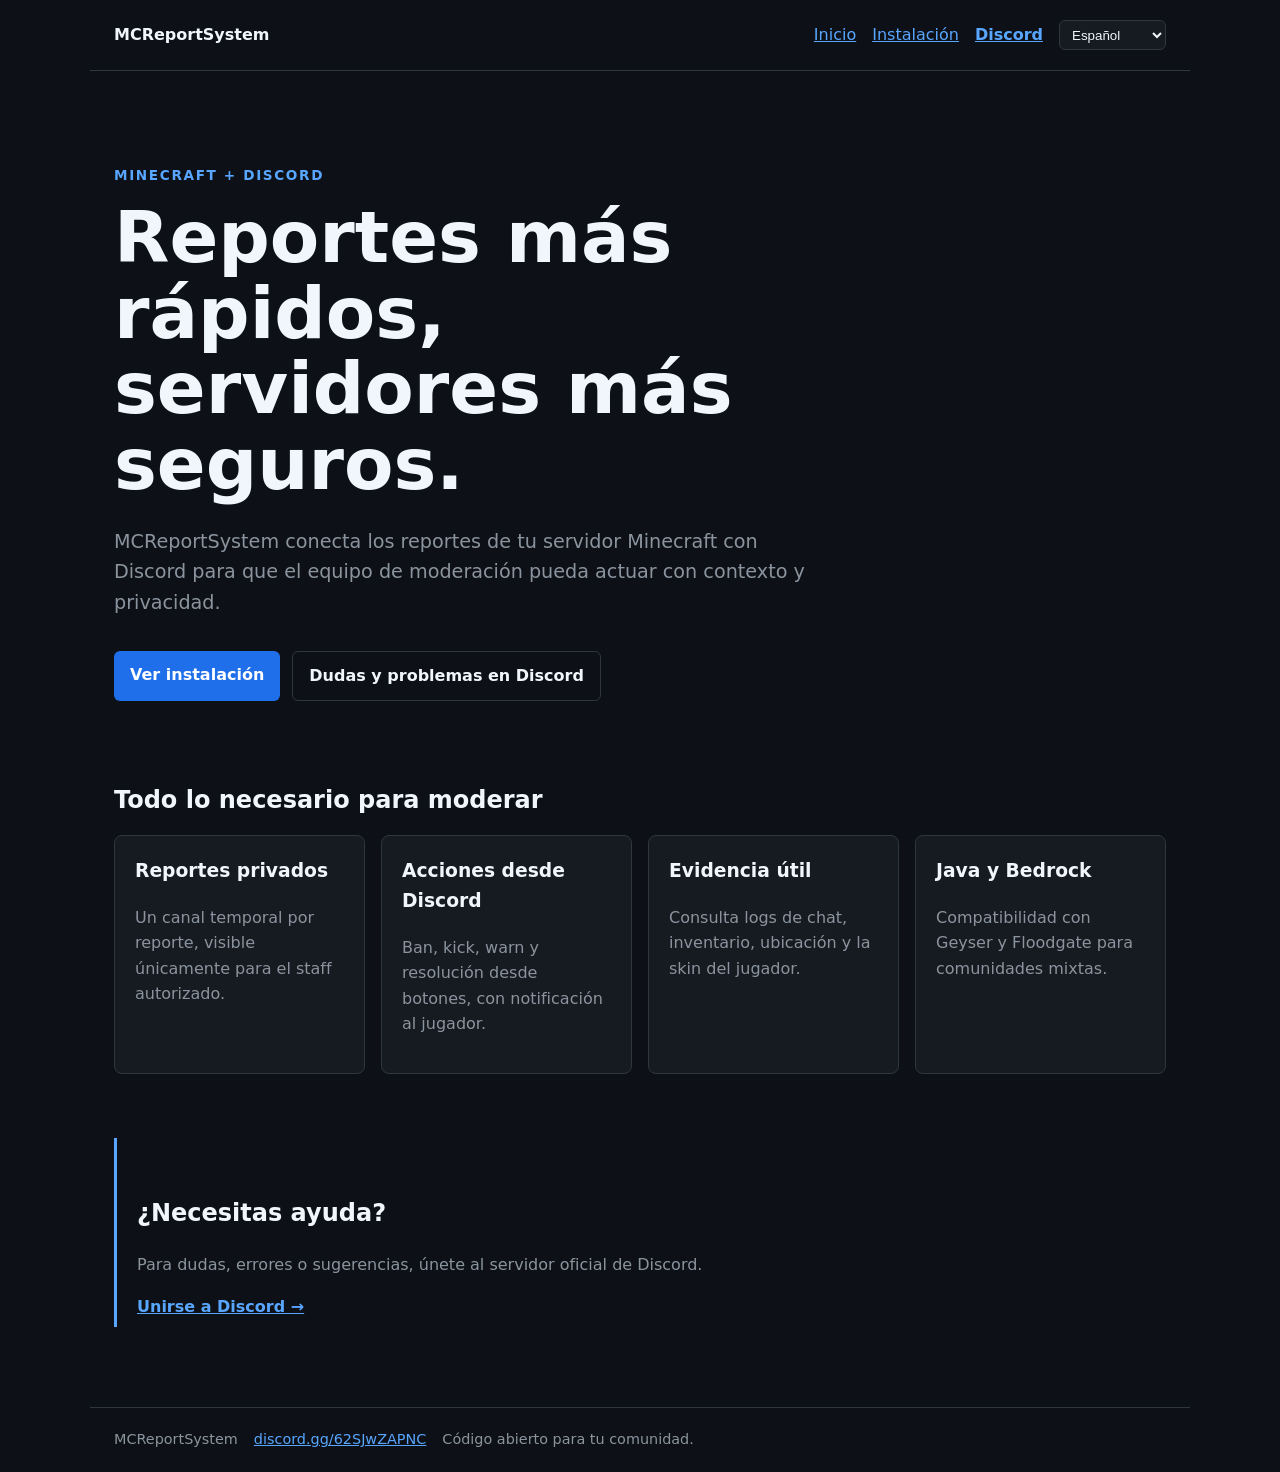
==== index.html @ f1d5918b "Add multilingual public documentation Co-authored-by: Copilot App <223556219+Copilot@users.noreply.g" ====
<!doctype html>
<html lang="es">
<head>
  <meta charset="utf-8">
  <meta name="viewport" content="width=device-width, initial-scale=1">
  <meta name="description" content="MCReportSystem: reportes de Minecraft integrados con Discord.">
  <title>MCReportSystem</title>
  <link rel="stylesheet" href="styles.css">
</head>
<body>
  <header class="site-header">
    <a class="brand" href="index.html">MCReportSystem</a>
    <nav aria-label="Navegación principal">
      <a href="index.html" data-i18n="nav.home">Inicio</a>
      <a href="install.html" data-i18n="nav.install">Instalación</a>
      <a class="discord-link" href="https://discord.gg/62SJwZAPNC" target="_blank" rel="noopener noreferrer">Discord</a>
      <label class="language-picker">
        <span class="sr-only" data-i18n="language.label">Idioma</span>
        <select id="language-select" aria-label="Idioma">
          <option value="es">Español</option>
          <option value="en">English</option>
          <option value="pt">Português</option>
          <option value="fr">Français</option>
          <option value="de">Deutsch</option>
          <option value="it">Italiano</option>
          <option value="nl">Nederlands</option>
        </select>
      </label>
    </nav>
  </header>

  <main>
    <section class="hero">
      <p class="eyebrow">Minecraft + Discord</p>
      <h1 data-i18n="home.title">Reportes más rápidos, servidores más seguros.</h1>
      <p class="lead" data-i18n="home.lead">MCReportSystem conecta los reportes de tu servidor Minecraft con Discord para que el equipo de moderación pueda actuar con contexto y privacidad.</p>
      <div class="actions">
        <a class="button primary" href="install.html" data-i18n="home.install">Ver instalación</a>
        <a class="button secondary" href="https://discord.gg/62SJwZAPNC" target="_blank" rel="noopener noreferrer" data-i18n="home.discord">Dudas y problemas en Discord</a>
      </div>
    </section>

    <section class="content-grid" aria-labelledby="features-title">
      <h2 id="features-title" data-i18n="home.featuresTitle">Todo lo necesario para moderar</h2>
      <article class="card">
        <h3 data-i18n="home.featureReportsTitle">Reportes privados</h3>
        <p data-i18n="home.featureReports">Un canal temporal por reporte, visible únicamente para el staff autorizado.</p>
      </article>
      <article class="card">
        <h3 data-i18n="home.featureActionsTitle">Acciones desde Discord</h3>
        <p data-i18n="home.featureActions">Ban, kick, warn y resolución desde botones, con notificación al jugador.</p>
      </article>
      <article class="card">
        <h3 data-i18n="home.featureEvidenceTitle">Evidencia útil</h3>
        <p data-i18n="home.featureEvidence">Consulta logs de chat, inventario, ubicación y la skin del jugador.</p>
      </article>
      <article class="card">
        <h3 data-i18n="home.featureBedrockTitle">Java y Bedrock</h3>
        <p data-i18n="home.featureBedrock">Compatibilidad con Geyser y Floodgate para comunidades mixtas.</p>
      </article>
    </section>

    <section class="callout">
      <h2 data-i18n="home.helpTitle">¿Necesitas ayuda?</h2>
      <p data-i18n="home.help">Para dudas, errores o sugerencias, únete al servidor oficial de Discord.</p>
      <a class="text-link" href="https://discord.gg/62SJwZAPNC" target="_blank" rel="noopener noreferrer" data-i18n="home.joinDiscord">Unirse a Discord →</a>
    </section>
  </main>

  <footer class="site-footer">
    <span>MCReportSystem</span>
    <a href="https://discord.gg/62SJwZAPNC" target="_blank" rel="noopener noreferrer">discord.gg/62SJwZAPNC</a>
    <span data-i18n="footer.license">Código abierto para tu comunidad.</span>
  </footer>
  <script src="i18n.js"></script>
</body>
</html>
---- styles.css ----
:root {
  color-scheme: dark;
  --background: #0d1117;
  --surface: #161b22;
  --border: #30363d;
  --text: #f0f6fc;
  --muted: #8b949e;
  --accent: #58a6ff;
  --accent-strong: #1f6feb;
  --warning: #d29922;
}

* { box-sizing: border-box; }
body {
  margin: 0;
  background: var(--background);
  color: var(--text);
  font: 16px/1.6 system-ui, -apple-system, BlinkMacSystemFont, "Segoe UI", sans-serif;
}
a { color: var(--accent); }
.site-header, .site-footer {
  align-items: center;
  display: flex;
  gap: 1.25rem;
  justify-content: space-between;
  margin: auto;
  max-width: 1100px;
  padding: 1.25rem 1.5rem;
}
.site-header { border-bottom: 1px solid var(--border); }
.site-header nav, .site-footer { gap: 1rem; }
.site-header nav { align-items: center; display: flex; flex-wrap: wrap; }
.brand { color: var(--text); font-weight: 700; text-decoration: none; }
.discord-link { font-weight: 600; }
.language-picker select {
  background: var(--surface);
  border: 1px solid var(--border);
  border-radius: 6px;
  color: var(--text);
  padding: .35rem .5rem;
}
main { margin: auto; max-width: 1100px; padding: 5rem 1.5rem; }
.hero { max-width: 760px; }
.eyebrow { color: var(--accent); font-size: .85rem; font-weight: 700; letter-spacing: .12em; text-transform: uppercase; }
h1 { font-size: clamp(2.4rem, 7vw, 4.5rem); line-height: 1.05; margin: .5rem 0 1.5rem; }
h2 { margin-top: 3rem; }
h3 { margin-top: 0; }
.lead { color: var(--muted); font-size: 1.2rem; max-width: 700px; }
.actions { display: flex; flex-wrap: wrap; gap: .75rem; margin-top: 2rem; }
.button { border-radius: 6px; display: inline-block; font-weight: 700; padding: .7rem 1rem; text-decoration: none; }
.primary { background: var(--accent-strong); color: white; }
.secondary { border: 1px solid var(--border); color: var(--text); }
.content-grid { display: grid; gap: 1rem; grid-template-columns: repeat(auto-fit, minmax(220px, 1fr)); margin-top: 5rem; }
.content-grid h2 { grid-column: 1 / -1; margin: 0; }
.card { background: var(--surface); border: 1px solid var(--border); border-radius: 8px; padding: 1.25rem; }
.card p, .callout p, .support { color: var(--muted); }
.callout { border-left: 3px solid var(--accent); margin-top: 4rem; padding: .5rem 1.25rem; }
.text-link { font-weight: 700; }
.article { max-width: 800px; }
.article h2 { margin-top: 2.5rem; }
.steps { padding-left: 1.5rem; }
.steps li { margin: 1rem 0; padding-left: .35rem; }
code { background: var(--surface); border-radius: 4px; padding: .15rem .35rem; }
.warning { border: 1px solid var(--warning); border-radius: 8px; margin: 2rem 0; padding: 1rem 1.25rem; }
.warning p { margin-bottom: 0; }
.site-footer { border-top: 1px solid var(--border); color: var(--muted); font-size: .9rem; flex-wrap: wrap; justify-content: flex-start; }
.sr-only { clip: rect(0, 0, 0, 0); clip-path: inset(50%); height: 1px; overflow: hidden; position: absolute; white-space: nowrap; width: 1px; }
@media (max-width: 650px) {
  .site-header { align-items: flex-start; flex-direction: column; }
  main { padding-top: 3rem; }
}
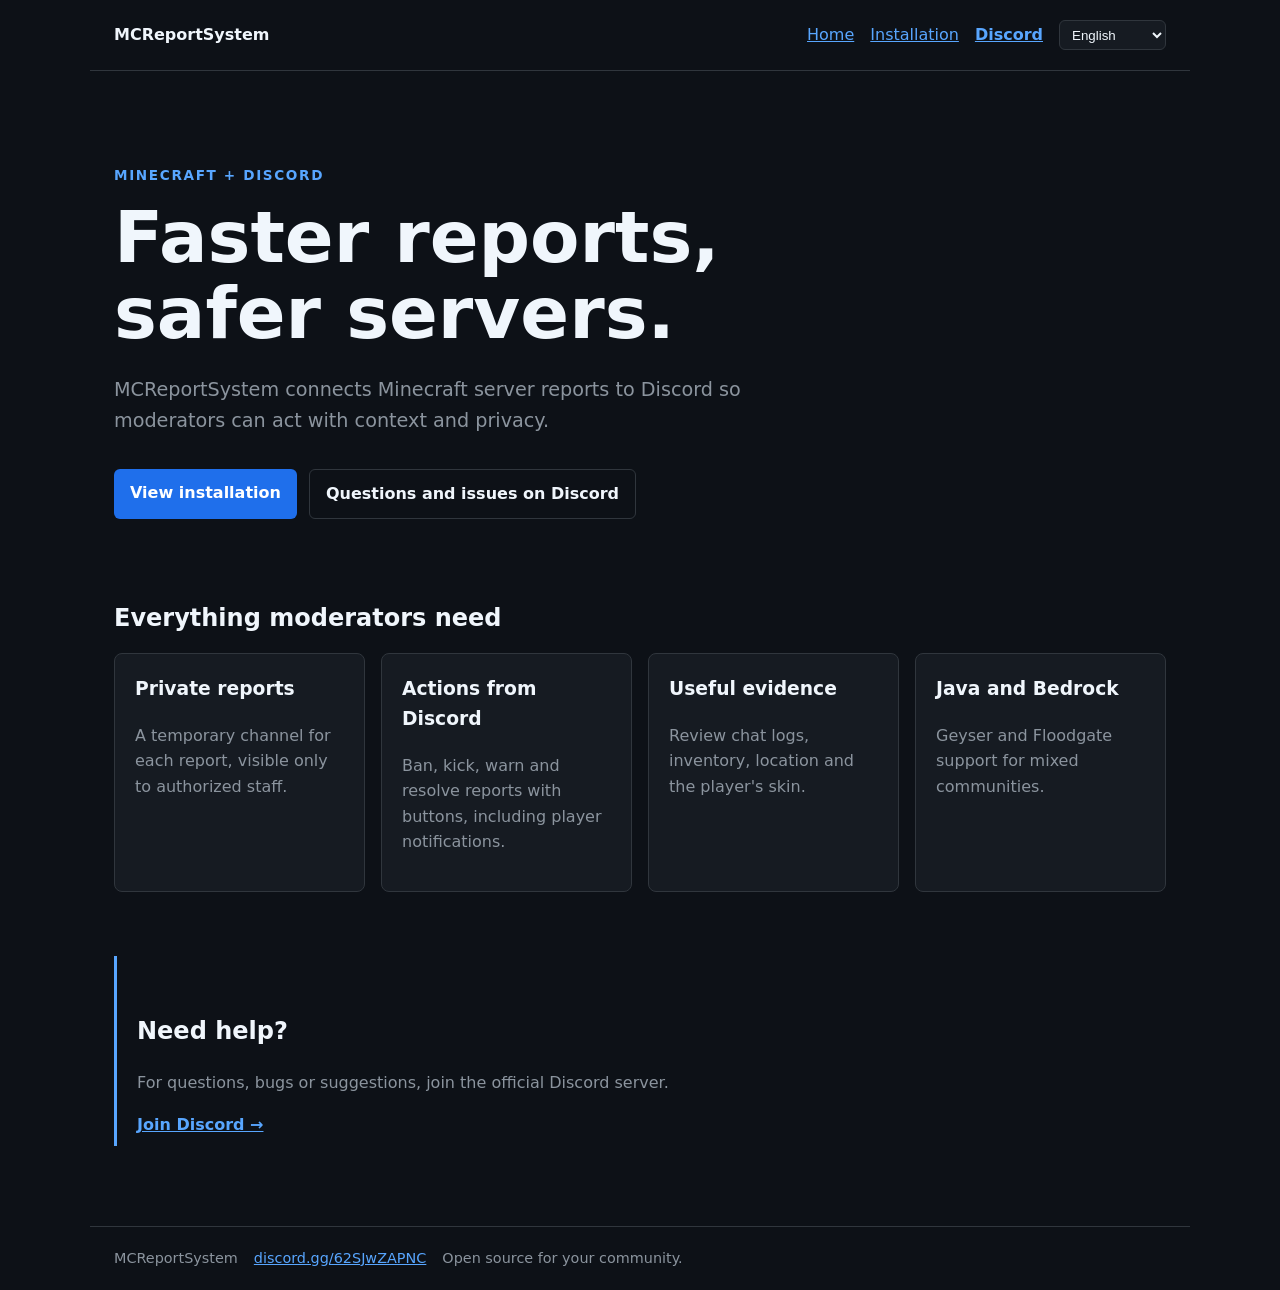
==== commit 4d94a2ce: "Set English as public site default Co-authored-by: Copilot App <223556219+Copilot@users.noreply.gith" ====
--- a/index.html
+++ b/index.html
@@ -1,24 +1,24 @@
 <!doctype html>
-<html lang="es">
+<html lang="en">
 <head>
   <meta charset="utf-8">
   <meta name="viewport" content="width=device-width, initial-scale=1">
-  <meta name="description" content="MCReportSystem: reportes de Minecraft integrados con Discord.">
+  <meta name="description" content="MCReportSystem: Minecraft reports integrated with Discord.">
   <title>MCReportSystem</title>
   <link rel="stylesheet" href="styles.css">
 </head>
 <body>
   <header class="site-header">
     <a class="brand" href="index.html">MCReportSystem</a>
-    <nav aria-label="Navegación principal">
-      <a href="index.html" data-i18n="nav.home">Inicio</a>
-      <a href="install.html" data-i18n="nav.install">Instalación</a>
+    <nav>
+      <a href="index.html" data-i18n="nav.home">Home</a>
+      <a href="install.html" data-i18n="nav.install">Installation</a>
       <a class="discord-link" href="https://discord.gg/62SJwZAPNC" target="_blank" rel="noopener noreferrer">Discord</a>
       <label class="language-picker">
-        <span class="sr-only" data-i18n="language.label">Idioma</span>
-        <select id="language-select" aria-label="Idioma">
+        <span class="sr-only" data-i18n="language.label">Language</span>
+        <select id="language-select">
           <option value="es">Español</option>
-          <option value="en">English</option>
+          <option value="en" selected>English</option>
           <option value="pt">Português</option>
           <option value="fr">Français</option>
           <option value="de">Deutsch</option>
@@ -32,45 +32,45 @@
   <main>
     <section class="hero">
       <p class="eyebrow">Minecraft + Discord</p>
-      <h1 data-i18n="home.title">Reportes más rápidos, servidores más seguros.</h1>
-      <p class="lead" data-i18n="home.lead">MCReportSystem conecta los reportes de tu servidor Minecraft con Discord para que el equipo de moderación pueda actuar con contexto y privacidad.</p>
+      <h1 data-i18n="home.title">Faster reports, safer servers.</h1>
+      <p class="lead" data-i18n="home.lead">MCReportSystem connects Minecraft server reports to Discord so moderators can act with context and privacy.</p>
       <div class="actions">
-        <a class="button primary" href="install.html" data-i18n="home.install">Ver instalación</a>
-        <a class="button secondary" href="https://discord.gg/62SJwZAPNC" target="_blank" rel="noopener noreferrer" data-i18n="home.discord">Dudas y problemas en Discord</a>
+        <a class="button primary" href="install.html" data-i18n="home.install">View installation</a>
+        <a class="button secondary" href="https://discord.gg/62SJwZAPNC" target="_blank" rel="noopener noreferrer" data-i18n="home.discord">Questions and issues on Discord</a>
       </div>
     </section>
 
     <section class="content-grid" aria-labelledby="features-title">
-      <h2 id="features-title" data-i18n="home.featuresTitle">Todo lo necesario para moderar</h2>
+      <h2 id="features-title" data-i18n="home.featuresTitle">Everything moderators need</h2>
       <article class="card">
-        <h3 data-i18n="home.featureReportsTitle">Reportes privados</h3>
-        <p data-i18n="home.featureReports">Un canal temporal por reporte, visible únicamente para el staff autorizado.</p>
+        <h3 data-i18n="home.featureReportsTitle">Private reports</h3>
+        <p data-i18n="home.featureReports">A temporary channel for each report, visible only to authorized staff.</p>
       </article>
       <article class="card">
-        <h3 data-i18n="home.featureActionsTitle">Acciones desde Discord</h3>
-        <p data-i18n="home.featureActions">Ban, kick, warn y resolución desde botones, con notificación al jugador.</p>
+        <h3 data-i18n="home.featureActionsTitle">Actions from Discord</h3>
+        <p data-i18n="home.featureActions">Ban, kick, warn and resolve reports with buttons, including player notifications.</p>
       </article>
       <article class="card">
-        <h3 data-i18n="home.featureEvidenceTitle">Evidencia útil</h3>
-        <p data-i18n="home.featureEvidence">Consulta logs de chat, inventario, ubicación y la skin del jugador.</p>
+        <h3 data-i18n="home.featureEvidenceTitle">Useful evidence</h3>
+        <p data-i18n="home.featureEvidence">Review chat logs, inventory, location and the player's skin.</p>
       </article>
       <article class="card">
-        <h3 data-i18n="home.featureBedrockTitle">Java y Bedrock</h3>
-        <p data-i18n="home.featureBedrock">Compatibilidad con Geyser y Floodgate para comunidades mixtas.</p>
+        <h3 data-i18n="home.featureBedrockTitle">Java and Bedrock</h3>
+        <p data-i18n="home.featureBedrock">Geyser and Floodgate support for mixed communities.</p>
       </article>
     </section>
 
     <section class="callout">
-      <h2 data-i18n="home.helpTitle">¿Necesitas ayuda?</h2>
-      <p data-i18n="home.help">Para dudas, errores o sugerencias, únete al servidor oficial de Discord.</p>
-      <a class="text-link" href="https://discord.gg/62SJwZAPNC" target="_blank" rel="noopener noreferrer" data-i18n="home.joinDiscord">Unirse a Discord →</a>
+      <h2 data-i18n="home.helpTitle">Need help?</h2>
+      <p data-i18n="home.help">For questions, bugs or suggestions, join the official Discord server.</p>
+      <a class="text-link" href="https://discord.gg/62SJwZAPNC" target="_blank" rel="noopener noreferrer" data-i18n="home.joinDiscord">Join Discord →</a>
     </section>
   </main>
 
   <footer class="site-footer">
     <span>MCReportSystem</span>
     <a href="https://discord.gg/62SJwZAPNC" target="_blank" rel="noopener noreferrer">discord.gg/62SJwZAPNC</a>
-    <span data-i18n="footer.license">Código abierto para tu comunidad.</span>
+    <span data-i18n="footer.license">Open source for your community.</span>
   </footer>
   <script src="i18n.js"></script>
 </body>
